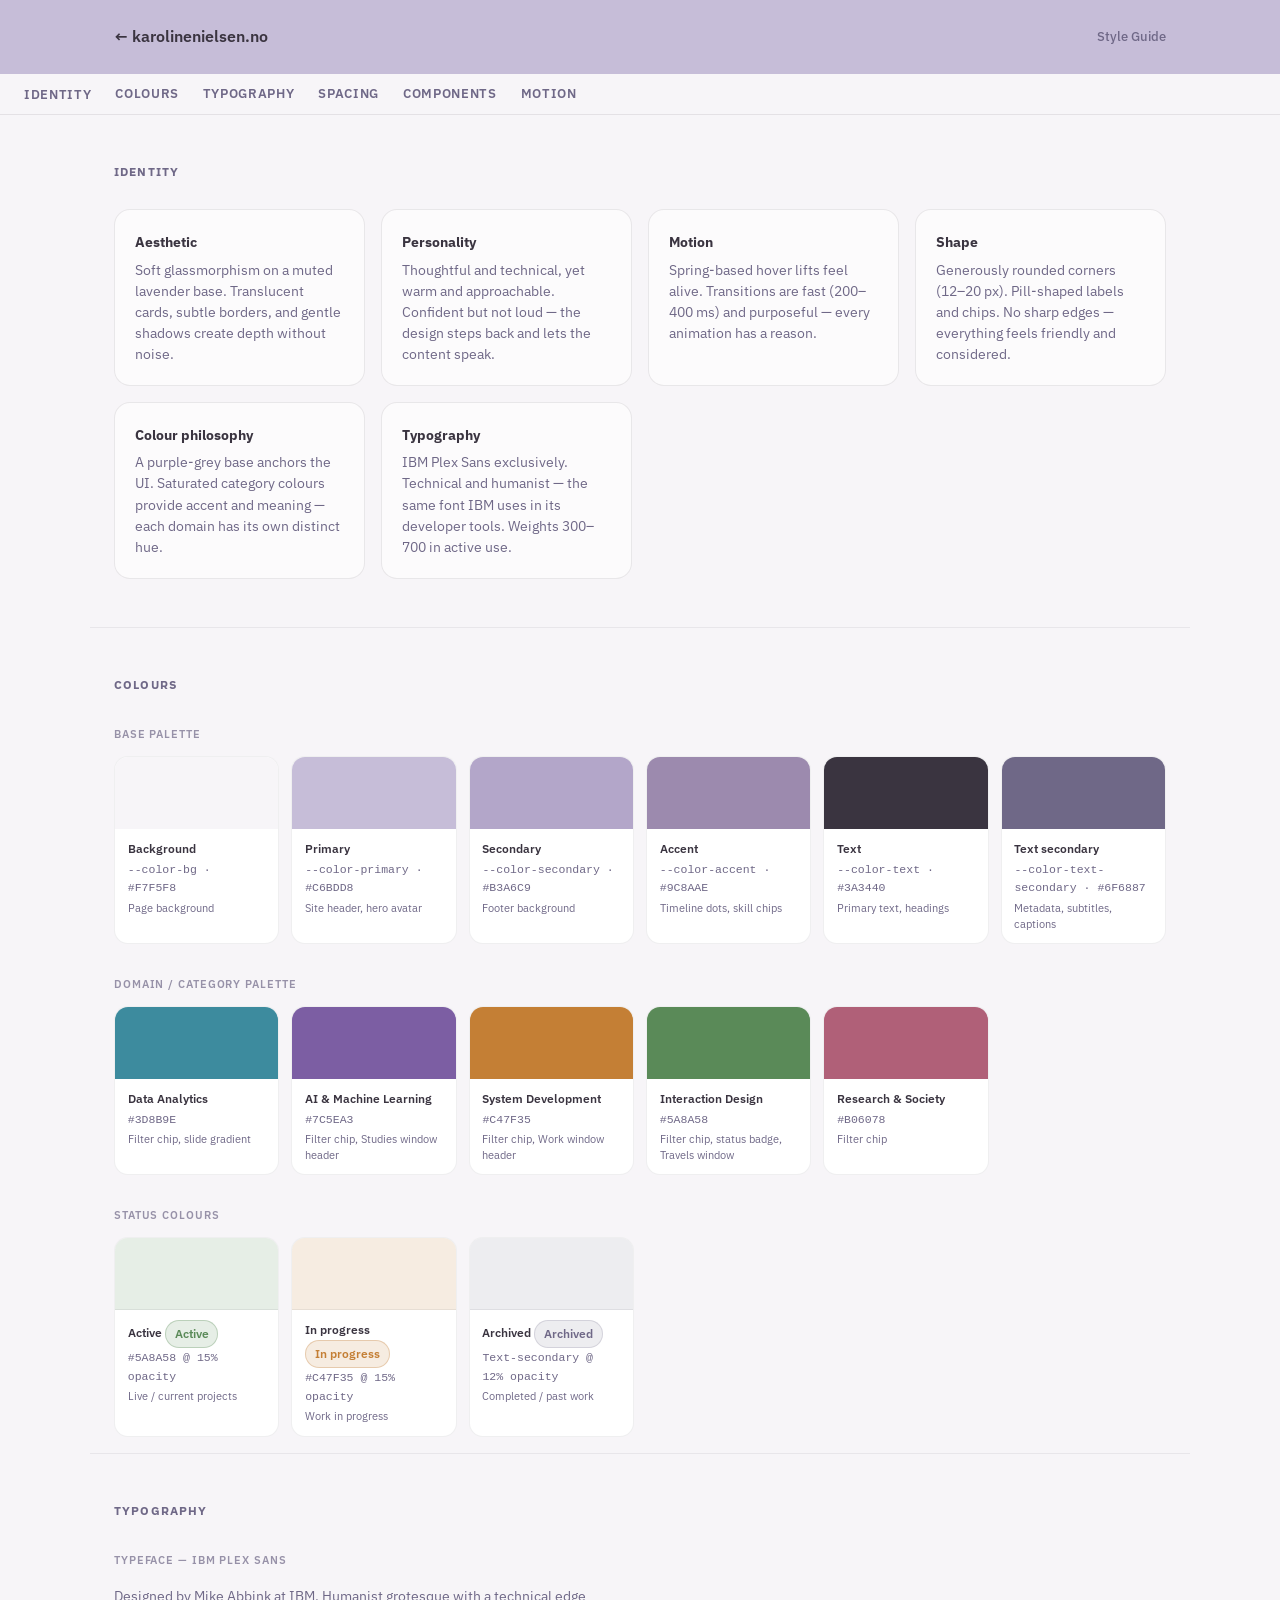
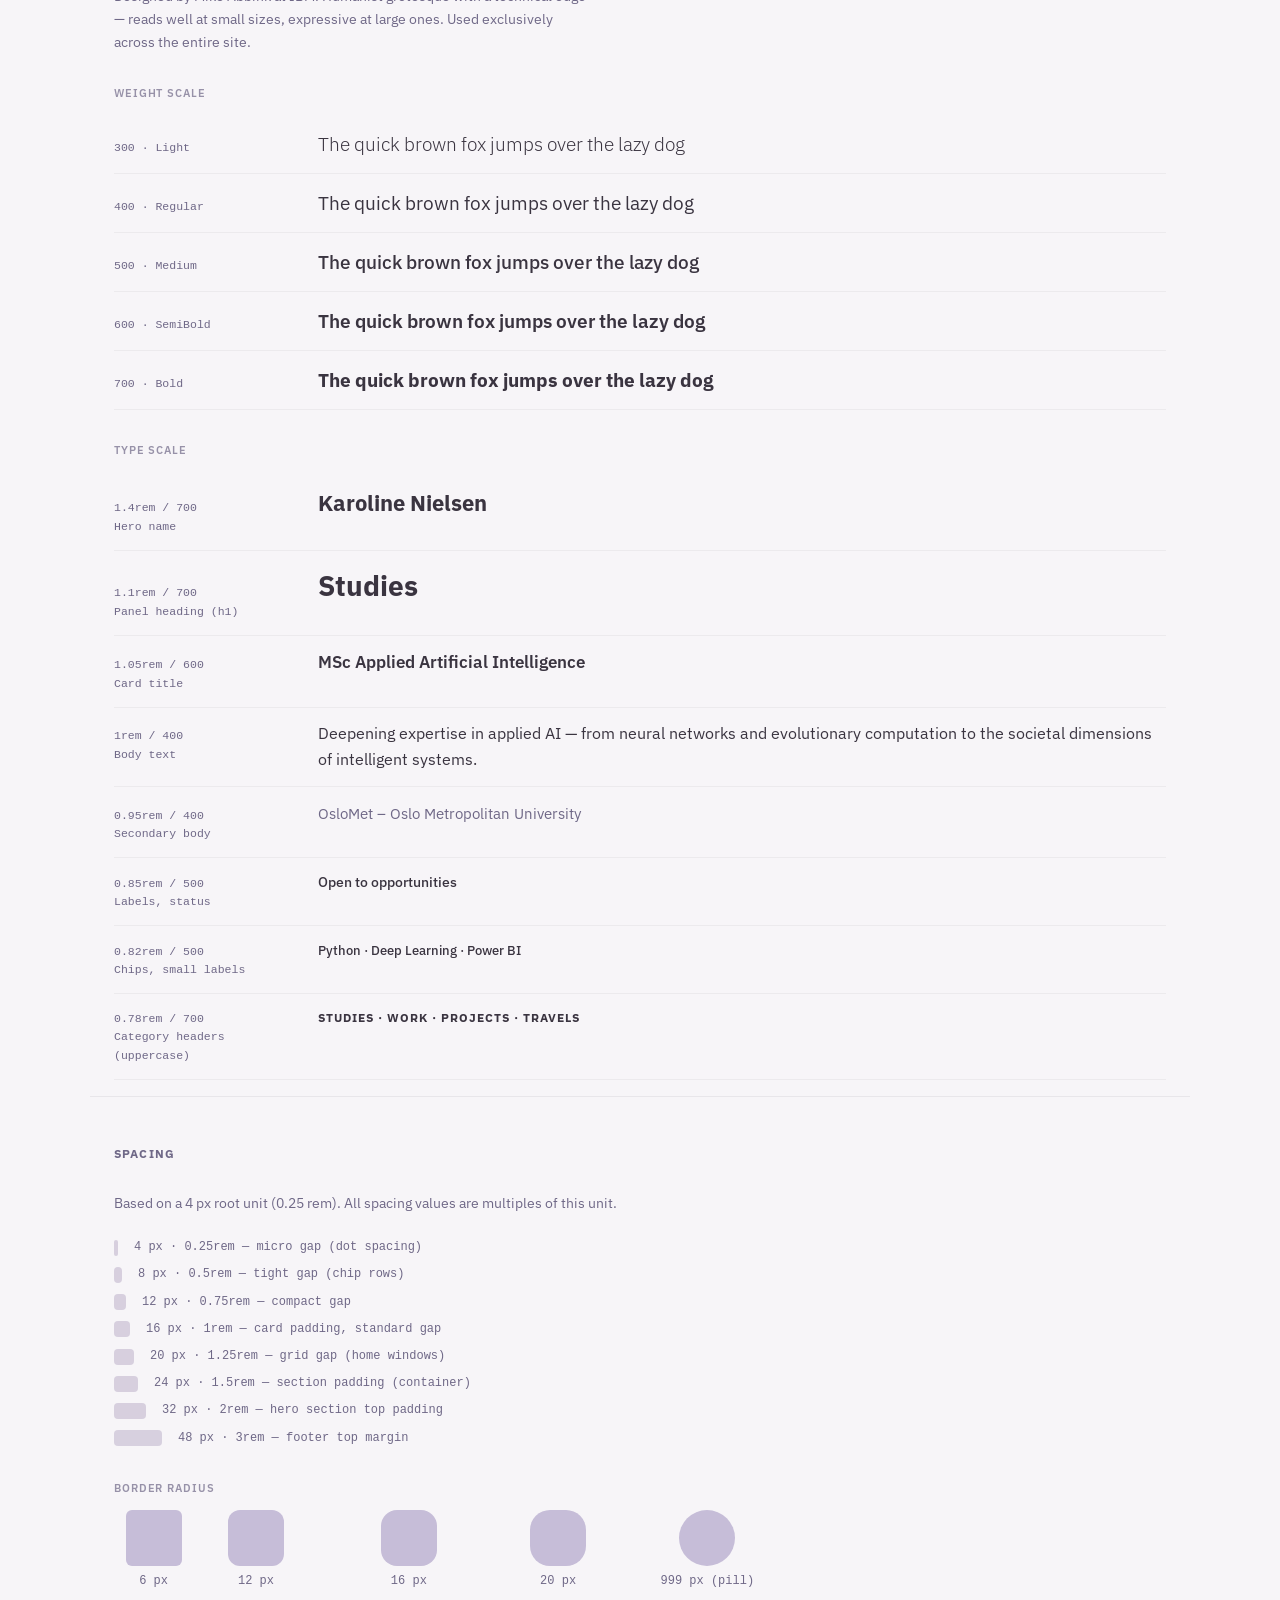
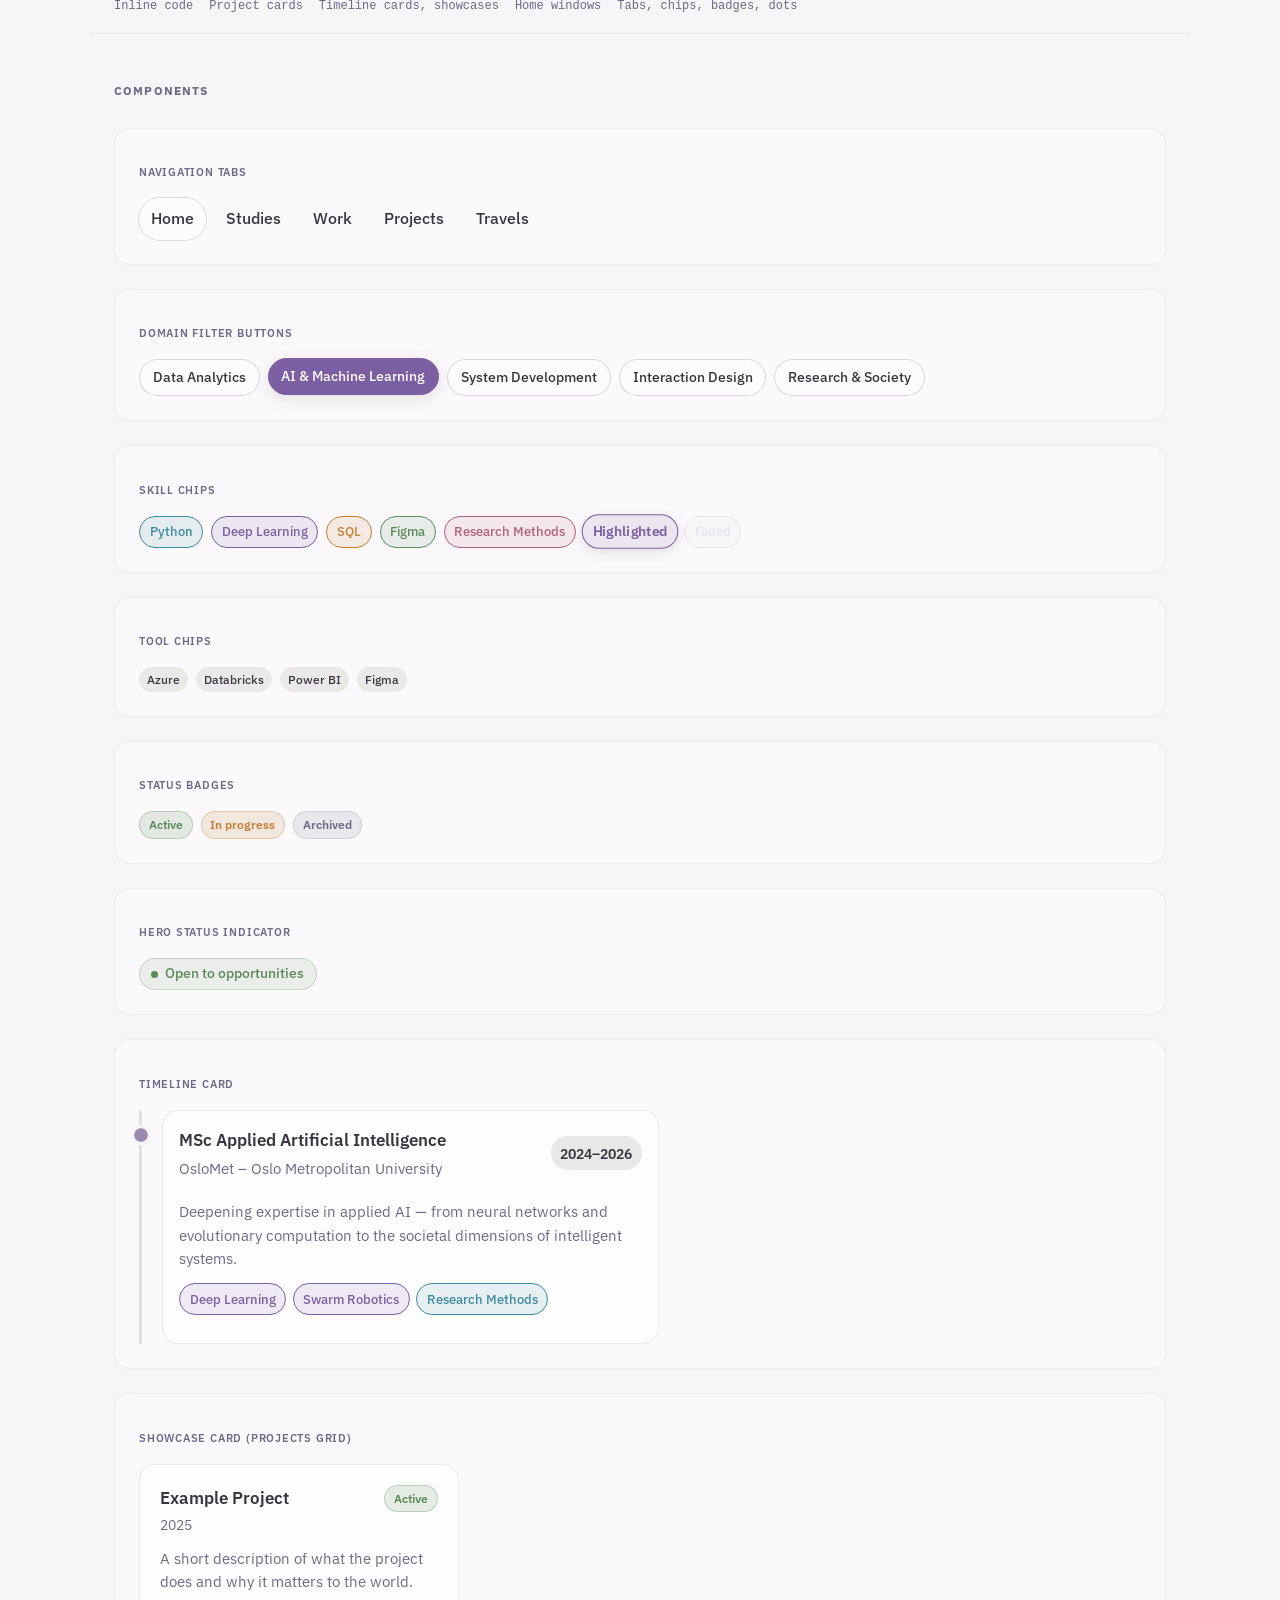
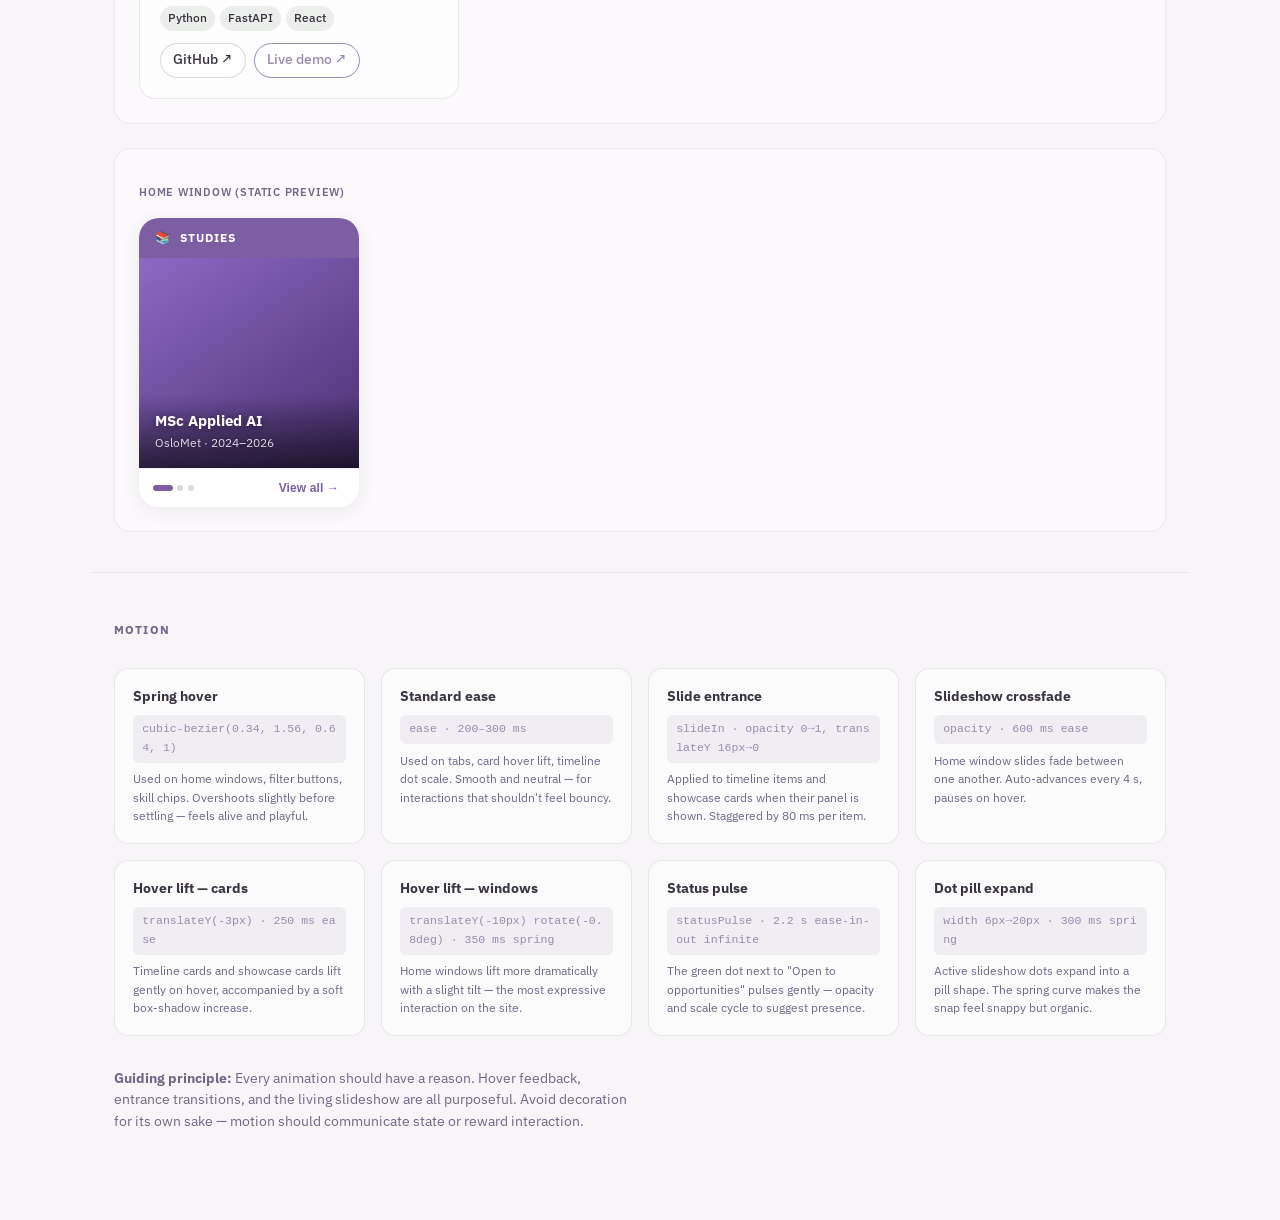
==== style-guide.html @ 2ca798c3 "Add living style guide at /style-guide.html Documents the full visual identity: colour palette (base" ====
<!DOCTYPE html>
<html lang="en">
<head>
  <meta charset="utf-8" />
  <meta name="viewport" content="width=device-width, initial-scale=1" />
  <title>Style Guide — Karoline Nielsen</title>
  <link rel="icon" href="/kn-logo-minimal.svg" type="image/svg+xml">
  <link rel="preconnect" href="https://fonts.googleapis.com">
  <link rel="preconnect" href="https://fonts.gstatic.com" crossorigin>
  <link href="https://fonts.googleapis.com/css2?family=IBM+Plex+Sans:wght@300;400;500;600;700&display=swap" rel="stylesheet">
  <link rel="stylesheet" href="/style.css" />
  <style>
    /* ── Style guide layout ── */
    .sg-nav {
      position: sticky;
      top: 0;
      z-index: 10;
      background: var(--color-bg);
      border-bottom: 1px solid rgba(58,52,64,0.1);
      padding: 0.6rem 1.5rem;
      display: flex;
      gap: 1.5rem;
      flex-wrap: wrap;
    }
    .sg-nav a {
      font-size: 0.82rem;
      font-weight: 600;
      text-decoration: none;
      color: var(--color-text-secondary);
      text-transform: uppercase;
      letter-spacing: 0.05em;
      transition: color 0.2s;
    }
    .sg-nav a:hover { color: var(--color-text); }

    .sg-section {
      max-width: 1100px;
      margin: 0 auto;
      padding: 3rem 1.5rem 1rem;
    }
    .sg-section + .sg-section {
      border-top: 1px solid rgba(58,52,64,0.08);
    }

    .sg-title {
      font-size: 0.72rem;
      font-weight: 700;
      text-transform: uppercase;
      letter-spacing: 0.1em;
      color: var(--color-text-secondary);
      margin: 0 0 1.75rem;
    }
    .sg-subtitle {
      font-size: 0.7rem;
      font-weight: 600;
      text-transform: uppercase;
      letter-spacing: 0.08em;
      color: var(--color-text-secondary);
      margin: 2rem 0 0.75rem;
      opacity: 0.7;
    }

    /* ── Identity statement ── */
    .identity-grid {
      display: grid;
      grid-template-columns: repeat(auto-fill, minmax(220px, 1fr));
      gap: 1rem;
      margin-bottom: 2rem;
    }
    .identity-card {
      background: rgba(255,255,255,0.6);
      border: 1px solid rgba(58,52,64,0.1);
      border-radius: 16px;
      padding: 1.25rem;
    }
    .identity-card h3 {
      margin: 0 0 0.4rem;
      font-size: 0.9rem;
      font-weight: 700;
    }
    .identity-card p {
      margin: 0;
      font-size: 0.85rem;
      color: var(--color-text-secondary);
      line-height: 1.55;
    }

    /* ── Colour swatches ── */
    .swatch-grid {
      display: grid;
      grid-template-columns: repeat(auto-fill, minmax(160px, 1fr));
      gap: 0.75rem;
    }
    .swatch {
      border-radius: 14px;
      overflow: hidden;
      border: 1px solid rgba(58,52,64,0.08);
      background: white;
    }
    .swatch-color {
      height: 72px;
    }
    .swatch-info {
      padding: 0.65rem 0.8rem;
    }
    .swatch-name {
      font-size: 0.78rem;
      font-weight: 600;
      margin: 0 0 0.1rem;
    }
    .swatch-hex {
      font-size: 0.72rem;
      color: var(--color-text-secondary);
      font-family: monospace;
      margin: 0 0 0.2rem;
    }
    .swatch-usage {
      font-size: 0.7rem;
      color: var(--color-text-secondary);
      margin: 0;
      line-height: 1.4;
    }

    /* ── Typography ── */
    .type-row {
      display: flex;
      align-items: baseline;
      gap: 1.5rem;
      padding: 0.85rem 0;
      border-bottom: 1px solid rgba(58,52,64,0.06);
    }
    .type-label {
      width: 180px;
      flex-shrink: 0;
      font-size: 0.72rem;
      color: var(--color-text-secondary);
      font-family: monospace;
    }
    .type-sample { flex: 1; }

    /* ── Spacing scale ── */
    .space-grid {
      display: flex;
      flex-direction: column;
      gap: 0.5rem;
    }
    .space-row {
      display: flex;
      align-items: center;
      gap: 1rem;
    }
    .space-box {
      background: var(--color-accent);
      opacity: 0.35;
      height: 16px;
      border-radius: 4px;
      flex-shrink: 0;
    }
    .space-label {
      font-size: 0.75rem;
      font-family: monospace;
      color: var(--color-text-secondary);
    }

    /* ── Motion ── */
    .motion-grid {
      display: grid;
      grid-template-columns: repeat(auto-fill, minmax(240px, 1fr));
      gap: 1rem;
    }
    .motion-card {
      background: rgba(255,255,255,0.6);
      border: 1px solid rgba(58,52,64,0.1);
      border-radius: 14px;
      padding: 1.1rem;
    }
    .motion-card h3 {
      margin: 0 0 0.3rem;
      font-size: 0.85rem;
      font-weight: 700;
    }
    .motion-card code {
      display: block;
      font-size: 0.72rem;
      color: var(--color-accent);
      background: rgba(156,138,174,0.12);
      padding: 0.35rem 0.6rem;
      border-radius: 6px;
      margin: 0.4rem 0;
      font-family: monospace;
      word-break: break-all;
    }
    .motion-card p {
      margin: 0.3rem 0 0;
      font-size: 0.78rem;
      color: var(--color-text-secondary);
      line-height: 1.5;
    }

    /* ── Component shelf ── */
    .component-shelf {
      background: rgba(255,255,255,0.45);
      border: 1px solid rgba(58,52,64,0.08);
      border-radius: 16px;
      padding: 1.5rem;
      margin-bottom: 1.5rem;
    }
    .component-shelf-label {
      font-size: 0.7rem;
      font-weight: 600;
      text-transform: uppercase;
      letter-spacing: 0.07em;
      color: var(--color-text-secondary);
      margin-bottom: 1rem;
    }
    .component-row {
      display: flex;
      flex-wrap: wrap;
      gap: 0.5rem;
      align-items: center;
    }
    .component-row + .component-row {
      margin-top: 0.75rem;
    }

    /* Demo timeline card (static) */
    .demo-timeline-item {
      position: relative;
      padding-left: 1.25rem;
      border-left: 3px solid rgba(58,52,64,0.12);
      max-width: 520px;
    }
    .demo-timeline-dot {
      position: absolute;
      left: -8px;
      top: 1.15rem;
      width: 14px;
      height: 14px;
      border-radius: 999px;
      background: var(--color-accent);
      outline: 3px solid var(--color-bg);
    }

    /* Demo home window (static) */
    .demo-window-wrap {
      width: 220px;
    }
  </style>
</head>
<body>

  <header class="site-header">
    <div class="container header-row">
      <a class="brand" href="/">← karolinenielsen.no</a>
      <span style="font-size:0.82rem;color:var(--color-text-secondary);font-weight:500">Style Guide</span>
    </div>
  </header>

  <nav class="sg-nav">
    <a href="#identity">Identity</a>
    <a href="#colours">Colours</a>
    <a href="#typography">Typography</a>
    <a href="#spacing">Spacing</a>
    <a href="#components">Components</a>
    <a href="#motion">Motion</a>
  </nav>


  <!-- ── Identity ──────────────────────────────── -->
  <section class="sg-section" id="identity">
    <p class="sg-title">Identity</p>

    <div class="identity-grid">
      <div class="identity-card">
        <h3>Aesthetic</h3>
        <p>Soft glassmorphism on a muted lavender base. Translucent cards, subtle borders, and gentle shadows create depth without noise.</p>
      </div>
      <div class="identity-card">
        <h3>Personality</h3>
        <p>Thoughtful and technical, yet warm and approachable. Confident but not loud — the design steps back and lets the content speak.</p>
      </div>
      <div class="identity-card">
        <h3>Motion</h3>
        <p>Spring-based hover lifts feel alive. Transitions are fast (200–400 ms) and purposeful — every animation has a reason.</p>
      </div>
      <div class="identity-card">
        <h3>Shape</h3>
        <p>Generously rounded corners (12–20 px). Pill-shaped labels and chips. No sharp edges — everything feels friendly and considered.</p>
      </div>
      <div class="identity-card">
        <h3>Colour philosophy</h3>
        <p>A purple-grey base anchors the UI. Saturated category colours provide accent and meaning — each domain has its own distinct hue.</p>
      </div>
      <div class="identity-card">
        <h3>Typography</h3>
        <p>IBM Plex Sans exclusively. Technical and humanist — the same font IBM uses in its developer tools. Weights 300–700 in active use.</p>
      </div>
    </div>
  </section>


  <!-- ── Colours ──────────────────────────────── -->
  <section class="sg-section" id="colours">
    <p class="sg-title">Colours</p>

    <p class="sg-subtitle">Base palette</p>
    <div class="swatch-grid">
      <div class="swatch">
        <div class="swatch-color" style="background:#F7F5F8"></div>
        <div class="swatch-info">
          <p class="swatch-name">Background</p>
          <p class="swatch-hex">--color-bg · #F7F5F8</p>
          <p class="swatch-usage">Page background</p>
        </div>
      </div>
      <div class="swatch">
        <div class="swatch-color" style="background:#C6BDD8"></div>
        <div class="swatch-info">
          <p class="swatch-name">Primary</p>
          <p class="swatch-hex">--color-primary · #C6BDD8</p>
          <p class="swatch-usage">Site header, hero avatar</p>
        </div>
      </div>
      <div class="swatch">
        <div class="swatch-color" style="background:#B3A6C9"></div>
        <div class="swatch-info">
          <p class="swatch-name">Secondary</p>
          <p class="swatch-hex">--color-secondary · #B3A6C9</p>
          <p class="swatch-usage">Footer background</p>
        </div>
      </div>
      <div class="swatch">
        <div class="swatch-color" style="background:#9C8AAE"></div>
        <div class="swatch-info">
          <p class="swatch-name">Accent</p>
          <p class="swatch-hex">--color-accent · #9C8AAE</p>
          <p class="swatch-usage">Timeline dots, skill chips</p>
        </div>
      </div>
      <div class="swatch">
        <div class="swatch-color" style="background:#3A3440"></div>
        <div class="swatch-info">
          <p class="swatch-name">Text</p>
          <p class="swatch-hex">--color-text · #3A3440</p>
          <p class="swatch-usage">Primary text, headings</p>
        </div>
      </div>
      <div class="swatch">
        <div class="swatch-color" style="background:#6F6887"></div>
        <div class="swatch-info">
          <p class="swatch-name">Text secondary</p>
          <p class="swatch-hex">--color-text-secondary · #6F6887</p>
          <p class="swatch-usage">Metadata, subtitles, captions</p>
        </div>
      </div>
    </div>

    <p class="sg-subtitle">Domain / category palette</p>
    <div class="swatch-grid">
      <div class="swatch">
        <div class="swatch-color" style="background:#3d8b9e"></div>
        <div class="swatch-info">
          <p class="swatch-name">Data Analytics</p>
          <p class="swatch-hex">#3D8B9E</p>
          <p class="swatch-usage">Filter chip, slide gradient</p>
        </div>
      </div>
      <div class="swatch">
        <div class="swatch-color" style="background:#7c5ea3"></div>
        <div class="swatch-info">
          <p class="swatch-name">AI & Machine Learning</p>
          <p class="swatch-hex">#7C5EA3</p>
          <p class="swatch-usage">Filter chip, Studies window header</p>
        </div>
      </div>
      <div class="swatch">
        <div class="swatch-color" style="background:#c47f35"></div>
        <div class="swatch-info">
          <p class="swatch-name">System Development</p>
          <p class="swatch-hex">#C47F35</p>
          <p class="swatch-usage">Filter chip, Work window header</p>
        </div>
      </div>
      <div class="swatch">
        <div class="swatch-color" style="background:#5a8a58"></div>
        <div class="swatch-info">
          <p class="swatch-name">Interaction Design</p>
          <p class="swatch-hex">#5A8A58</p>
          <p class="swatch-usage">Filter chip, status badge, Travels window</p>
        </div>
      </div>
      <div class="swatch">
        <div class="swatch-color" style="background:#b06078"></div>
        <div class="swatch-info">
          <p class="swatch-name">Research & Society</p>
          <p class="swatch-hex">#B06078</p>
          <p class="swatch-usage">Filter chip</p>
        </div>
      </div>
    </div>

    <p class="sg-subtitle">Status colours</p>
    <div class="swatch-grid">
      <div class="swatch">
        <div class="swatch-color" style="background:rgba(90,138,88,0.15);border-bottom:1px solid rgba(58,52,64,0.08)"></div>
        <div class="swatch-info">
          <p class="swatch-name">Active <span class="status-badge status-active" style="vertical-align:middle">Active</span></p>
          <p class="swatch-hex">#5A8A58 @ 15% opacity</p>
          <p class="swatch-usage">Live / current projects</p>
        </div>
      </div>
      <div class="swatch">
        <div class="swatch-color" style="background:rgba(196,127,53,0.15);border-bottom:1px solid rgba(58,52,64,0.08)"></div>
        <div class="swatch-info">
          <p class="swatch-name">In progress <span class="status-badge status-in-progress" style="vertical-align:middle">In progress</span></p>
          <p class="swatch-hex">#C47F35 @ 15% opacity</p>
          <p class="swatch-usage">Work in progress</p>
        </div>
      </div>
      <div class="swatch">
        <div class="swatch-color" style="background:rgba(111,104,135,0.12);border-bottom:1px solid rgba(58,52,64,0.08)"></div>
        <div class="swatch-info">
          <p class="swatch-name">Archived <span class="status-badge status-archived" style="vertical-align:middle">Archived</span></p>
          <p class="swatch-hex">Text-secondary @ 12% opacity</p>
          <p class="swatch-usage">Completed / past work</p>
        </div>
      </div>
    </div>
  </section>


  <!-- ── Typography ──────────────────────────── -->
  <section class="sg-section" id="typography">
    <p class="sg-title">Typography</p>

    <p class="sg-subtitle">Typeface — IBM Plex Sans</p>
    <p style="color:var(--color-text-secondary);font-size:0.9rem;max-width:60ch;margin-bottom:1.5rem">
      Designed by Mike Abbink at IBM. Humanist grotesque with a technical edge — reads well at small sizes, 
      expressive at large ones. Used exclusively across the entire site.
    </p>

    <p class="sg-subtitle">Weight scale</p>
    <div style="margin-bottom:2rem">
      <div class="type-row">
        <span class="type-label">300 · Light</span>
        <span class="type-sample" style="font-weight:300;font-size:1.2rem">The quick brown fox jumps over the lazy dog</span>
      </div>
      <div class="type-row">
        <span class="type-label">400 · Regular</span>
        <span class="type-sample" style="font-weight:400;font-size:1.2rem">The quick brown fox jumps over the lazy dog</span>
      </div>
      <div class="type-row">
        <span class="type-label">500 · Medium</span>
        <span class="type-sample" style="font-weight:500;font-size:1.2rem">The quick brown fox jumps over the lazy dog</span>
      </div>
      <div class="type-row">
        <span class="type-label">600 · SemiBold</span>
        <span class="type-sample" style="font-weight:600;font-size:1.2rem">The quick brown fox jumps over the lazy dog</span>
      </div>
      <div class="type-row">
        <span class="type-label">700 · Bold</span>
        <span class="type-sample" style="font-weight:700;font-size:1.2rem">The quick brown fox jumps over the lazy dog</span>
      </div>
    </div>

    <p class="sg-subtitle">Type scale</p>
    <div>
      <div class="type-row">
        <span class="type-label">1.4rem / 700<br>Hero name</span>
        <span class="type-sample" style="font-size:1.4rem;font-weight:700">Karoline Nielsen</span>
      </div>
      <div class="type-row">
        <span class="type-label">1.1rem / 700<br>Panel heading (h1)</span>
        <span class="type-sample"><h1 style="margin:0;font-size:1.75rem">Studies</h1></span>
      </div>
      <div class="type-row">
        <span class="type-label">1.05rem / 600<br>Card title</span>
        <span class="type-sample" style="font-size:1.05rem;font-weight:600">MSc Applied Artificial Intelligence</span>
      </div>
      <div class="type-row">
        <span class="type-label">1rem / 400<br>Body text</span>
        <span class="type-sample" style="font-size:1rem;font-weight:400">Deepening expertise in applied AI — from neural networks and evolutionary computation to the societal dimensions of intelligent systems.</span>
      </div>
      <div class="type-row">
        <span class="type-label">0.95rem / 400<br>Secondary body</span>
        <span class="type-sample" style="font-size:0.95rem;color:var(--color-text-secondary)">OsloMet – Oslo Metropolitan University</span>
      </div>
      <div class="type-row">
        <span class="type-label">0.85rem / 500<br>Labels, status</span>
        <span class="type-sample" style="font-size:0.85rem;font-weight:500">Open to opportunities</span>
      </div>
      <div class="type-row">
        <span class="type-label">0.82rem / 500<br>Chips, small labels</span>
        <span class="type-sample" style="font-size:0.82rem;font-weight:500">Python · Deep Learning · Power BI</span>
      </div>
      <div class="type-row">
        <span class="type-label">0.78rem / 700<br>Category headers<br>(uppercase)</span>
        <span class="type-sample" style="font-size:0.78rem;font-weight:700;text-transform:uppercase;letter-spacing:0.08em">Studies · Work · Projects · Travels</span>
      </div>
    </div>
  </section>


  <!-- ── Spacing ────────────────────────────── -->
  <section class="sg-section" id="spacing">
    <p class="sg-title">Spacing</p>
    <p style="color:var(--color-text-secondary);font-size:0.9rem;margin-bottom:1.5rem">
      Based on a 4 px root unit (0.25 rem). All spacing values are multiples of this unit.
    </p>

    <div class="space-grid">
      <div class="space-row"><div class="space-box" style="width:4px"></div><span class="space-label">4 px · 0.25rem — micro gap (dot spacing)</span></div>
      <div class="space-row"><div class="space-box" style="width:8px"></div><span class="space-label">8 px · 0.5rem — tight gap (chip rows)</span></div>
      <div class="space-row"><div class="space-box" style="width:12px"></div><span class="space-label">12 px · 0.75rem — compact gap</span></div>
      <div class="space-row"><div class="space-box" style="width:16px"></div><span class="space-label">16 px · 1rem — card padding, standard gap</span></div>
      <div class="space-row"><div class="space-box" style="width:20px"></div><span class="space-label">20 px · 1.25rem — grid gap (home windows)</span></div>
      <div class="space-row"><div class="space-box" style="width:24px"></div><span class="space-label">24 px · 1.5rem — section padding (container)</span></div>
      <div class="space-row"><div class="space-box" style="width:32px"></div><span class="space-label">32 px · 2rem — hero section top padding</span></div>
      <div class="space-row"><div class="space-box" style="width:48px"></div><span class="space-label">48 px · 3rem — footer top margin</span></div>
    </div>

    <p class="sg-subtitle" style="margin-top:2rem">Border radius</p>
    <div style="display:flex;flex-wrap:wrap;gap:1rem;align-items:flex-end">
      <div style="text-align:center">
        <div style="width:56px;height:56px;background:var(--color-primary);border-radius:6px;margin:0 auto"></div>
        <span class="space-label">6 px<br>Inline code</span>
      </div>
      <div style="text-align:center">
        <div style="width:56px;height:56px;background:var(--color-primary);border-radius:12px;margin:0 auto"></div>
        <span class="space-label">12 px<br>Project cards</span>
      </div>
      <div style="text-align:center">
        <div style="width:56px;height:56px;background:var(--color-primary);border-radius:16px;margin:0 auto"></div>
        <span class="space-label">16 px<br>Timeline cards, showcases</span>
      </div>
      <div style="text-align:center">
        <div style="width:56px;height:56px;background:var(--color-primary);border-radius:20px;margin:0 auto"></div>
        <span class="space-label">20 px<br>Home windows</span>
      </div>
      <div style="text-align:center">
        <div style="width:56px;height:56px;background:var(--color-primary);border-radius:999px;margin:0 auto"></div>
        <span class="space-label">999 px (pill)<br>Tabs, chips, badges, dots</span>
      </div>
    </div>
  </section>


  <!-- ── Components ────────────────────────── -->
  <section class="sg-section" id="components">
    <p class="sg-title">Components</p>

    <div class="component-shelf">
      <p class="component-shelf-label">Navigation tabs</p>
      <div class="component-row">
        <a class="tab" aria-current="page" href="#" onclick="return false">Home</a>
        <a class="tab" href="#" onclick="return false">Studies</a>
        <a class="tab" href="#" onclick="return false">Work</a>
        <a class="tab" href="#" onclick="return false">Projects</a>
        <a class="tab" href="#" onclick="return false">Travels</a>
      </div>
    </div>

    <div class="component-shelf">
      <p class="component-shelf-label">Domain filter buttons</p>
      <div class="component-row">
        <button class="filter-btn" style="--cat-color:#3d8b9e;--cat-bg:rgba(61,139,158,0.12)">Data Analytics</button>
        <button class="filter-btn filter-active" style="--cat-color:#7c5ea3;--cat-bg:rgba(124,94,163,0.12);background:#7c5ea3;color:#fff;border-color:#7c5ea3">AI & Machine Learning</button>
        <button class="filter-btn" style="--cat-color:#c47f35;--cat-bg:rgba(196,127,53,0.12)">System Development</button>
        <button class="filter-btn" style="--cat-color:#5a8a58;--cat-bg:rgba(90,138,88,0.12)">Interaction Design</button>
        <button class="filter-btn" style="--cat-color:#b06078;--cat-bg:rgba(176,96,120,0.12)">Research & Society</button>
      </div>
    </div>

    <div class="component-shelf">
      <p class="component-shelf-label">Skill chips</p>
      <div class="component-row">
        <span class="skill-chip" style="background:rgba(61,139,158,0.12);color:#3d8b9e;border-color:#3d8b9e">Python</span>
        <span class="skill-chip" style="background:rgba(124,94,163,0.12);color:#7c5ea3;border-color:#7c5ea3">Deep Learning</span>
        <span class="skill-chip" style="background:rgba(196,127,53,0.12);color:#c47f35;border-color:#c47f35">SQL</span>
        <span class="skill-chip" style="background:rgba(90,138,88,0.12);color:#5a8a58;border-color:#5a8a58">Figma</span>
        <span class="skill-chip" style="background:rgba(176,96,120,0.12);color:#b06078;border-color:#b06078">Research Methods</span>
        <span class="skill-chip skill-highlight" style="background:rgba(124,94,163,0.12);color:#7c5ea3;border-color:#7c5ea3">Highlighted</span>
        <span class="skill-chip faded" style="background:rgba(124,94,163,0.12);color:#7c5ea3;border-color:#7c5ea3">Faded</span>
      </div>
    </div>

    <div class="component-shelf">
      <p class="component-shelf-label">Tool chips</p>
      <div class="component-row">
        <span class="tool-chip">Azure</span>
        <span class="tool-chip">Databricks</span>
        <span class="tool-chip">Power BI</span>
        <span class="tool-chip">Figma</span>
      </div>
    </div>

    <div class="component-shelf">
      <p class="component-shelf-label">Status badges</p>
      <div class="component-row">
        <span class="status-badge status-active">Active</span>
        <span class="status-badge status-in-progress">In progress</span>
        <span class="status-badge status-archived">Archived</span>
      </div>
    </div>

    <div class="component-shelf">
      <p class="component-shelf-label">Hero status indicator</p>
      <div class="component-row">
        <span class="hero-status">
          <span class="status-dot" aria-hidden="true"></span>
          Open to opportunities
        </span>
      </div>
    </div>

    <div class="component-shelf">
      <p class="component-shelf-label">Timeline card</p>
      <div class="demo-timeline-item">
        <div class="demo-timeline-dot"></div>
        <div class="timeline-card">
          <div class="timeline-header" style="display:grid;grid-template-columns:1fr auto;gap:0.75rem;align-items:center;padding:1rem">
            <div>
              <p class="timeline-title">MSc Applied Artificial Intelligence</p>
              <p class="timeline-meta">OsloMet – Oslo Metropolitan University</p>
            </div>
            <div class="timeline-dates">2024–2026</div>
          </div>
          <div class="timeline-body" style="padding:0 1rem 1rem">
            <p class="item-summary">Deepening expertise in applied AI — from neural networks and evolutionary computation to the societal dimensions of intelligent systems.</p>
            <div class="skills-row">
              <span class="skill-chip" style="background:rgba(124,94,163,0.12);color:#7c5ea3;border-color:#7c5ea3">Deep Learning</span>
              <span class="skill-chip" style="background:rgba(124,94,163,0.12);color:#7c5ea3;border-color:#7c5ea3">Swarm Robotics</span>
              <span class="skill-chip" style="background:rgba(61,139,158,0.12);color:#3d8b9e;border-color:#3d8b9e">Research Methods</span>
            </div>
          </div>
        </div>
      </div>
    </div>

    <div class="component-shelf">
      <p class="component-shelf-label">Showcase card (Projects grid)</p>
      <div style="max-width:320px">
        <article class="showcase-card" style="--win-color:#3d8b9e">
          <div class="showcase-header">
            <div>
              <h3 class="showcase-title">Example Project</h3>
              <span class="showcase-year">2025</span>
            </div>
            <span class="status-badge status-active">Active</span>
          </div>
          <p class="showcase-desc">A short description of what the project does and why it matters to the world.</p>
          <div class="project-tools">
            <span class="tool-chip">Python</span>
            <span class="tool-chip">FastAPI</span>
            <span class="tool-chip">React</span>
          </div>
          <div class="showcase-links">
            <a class="showcase-link" href="#" onclick="return false">GitHub ↗</a>
            <a class="showcase-link showcase-link--demo" href="#" onclick="return false">Live demo ↗</a>
          </div>
        </article>
      </div>
    </div>

    <div class="component-shelf">
      <p class="component-shelf-label">Home window (static preview)</p>
      <div class="demo-window-wrap">
        <div class="home-window" style="--win-color:#7c5ea3">
          <div class="window-header">
            <span aria-hidden="true">📚</span> Studies
          </div>
          <div class="window-slides-wrapper">
            <div class="window-slide active" style="background:linear-gradient(145deg,#8b6ac4 0%,#4a3070 100%)">
              <div class="slide-content">
                <p class="slide-title">MSc Applied AI</p>
                <p class="slide-meta">OsloMet · 2024–2026</p>
              </div>
            </div>
          </div>
          <div class="window-footer">
            <div class="window-dots">
              <button class="window-dot active"></button>
              <button class="window-dot"></button>
              <button class="window-dot"></button>
            </div>
            <button class="window-view-all">View all →</button>
          </div>
        </div>
      </div>
    </div>
  </section>


  <!-- ── Motion ────────────────────────────── -->
  <section class="sg-section" id="motion">
    <p class="sg-title">Motion</p>

    <div class="motion-grid">
      <div class="motion-card">
        <h3>Spring hover</h3>
        <code>cubic-bezier(0.34, 1.56, 0.64, 1)</code>
        <p>Used on home windows, filter buttons, skill chips. Overshoots slightly before settling — feels alive and playful.</p>
      </div>
      <div class="motion-card">
        <h3>Standard ease</h3>
        <code>ease · 200–300 ms</code>
        <p>Used on tabs, card hover lift, timeline dot scale. Smooth and neutral — for interactions that shouldn't feel bouncy.</p>
      </div>
      <div class="motion-card">
        <h3>Slide entrance</h3>
        <code>slideIn · opacity 0→1, translateY 16px→0</code>
        <p>Applied to timeline items and showcase cards when their panel is shown. Staggered by 80 ms per item.</p>
      </div>
      <div class="motion-card">
        <h3>Slideshow crossfade</h3>
        <code>opacity · 600 ms ease</code>
        <p>Home window slides fade between one another. Auto-advances every 4 s, pauses on hover.</p>
      </div>
      <div class="motion-card">
        <h3>Hover lift — cards</h3>
        <code>translateY(-3px) · 250 ms ease</code>
        <p>Timeline cards and showcase cards lift gently on hover, accompanied by a soft box-shadow increase.</p>
      </div>
      <div class="motion-card">
        <h3>Hover lift — windows</h3>
        <code>translateY(-10px) rotate(-0.8deg) · 350 ms spring</code>
        <p>Home windows lift more dramatically with a slight tilt — the most expressive interaction on the site.</p>
      </div>
      <div class="motion-card">
        <h3>Status pulse</h3>
        <code>statusPulse · 2.2 s ease-in-out infinite</code>
        <p>The green dot next to "Open to opportunities" pulses gently — opacity and scale cycle to suggest presence.</p>
      </div>
      <div class="motion-card">
        <h3>Dot pill expand</h3>
        <code>width 6px→20px · 300 ms spring</code>
        <p>Active slideshow dots expand into a pill shape. The spring curve makes the snap feel snappy but organic.</p>
      </div>
    </div>

    <p style="margin-top:2rem;font-size:0.85rem;color:var(--color-text-secondary);max-width:65ch">
      <strong>Guiding principle:</strong> Every animation should have a reason. Hover feedback, entrance transitions, 
      and the living slideshow are all purposeful. Avoid decoration for its own sake — motion should communicate state or reward interaction.
    </p>
  </section>

  <div style="height:4rem"></div>

</body>
</html>
---- style.css ----
:root {
  --color-bg: #F7F5F8;
  --color-primary: #C6BDD8;
  --color-secondary: #B3A6C9;
  --color-accent: #9C8AAE;
  --color-text: #3A3440;
  --color-text-secondary: #6F6887;
  --font-sans: "IBM Plex Sans", system-ui, -apple-system, BlinkMacSystemFont, sans-serif;
}

* { box-sizing: border-box; }

body {
  margin: 0;
  font-family: var(--font-sans);
  background: var(--color-bg);
  color: var(--color-text);
  line-height: 1.6;
}

.container {
  max-width: 1100px;
  margin: 0 auto;
  padding: 1.5rem;
}


/* ── Header ────────────────────────── */

.site-header {
  background: var(--color-primary);
}
.header-row {
  display: flex;
  gap: 1rem;
  align-items: center;
  justify-content: space-between;
}
.brand {
  font-weight: 600;
  text-decoration: none;
  color: var(--color-text);
}
.tabs {
  display: flex;
  gap: 0.5rem;
  flex-wrap: wrap;
}
.tab {
  text-decoration: none;
  color: var(--color-text);
  padding: 0.5rem 0.75rem;
  border-radius: 999px;
  font-weight: 500;
  transition: background 0.2s, transform 0.15s;
}
.tab:hover {
  transform: translateY(-1px);
}
.tab[aria-current="page"] {
  background: rgba(255,255,255,0.55);
  outline: 1px solid rgba(58,52,64,0.15);
}


/* ── Panels ────────────────────────── */

.panel h1 {
  margin-top: 0.5rem;
  margin-bottom: 0.25rem;
}
.panel > p {
  color: var(--color-text-secondary);
  max-width: 70ch;
  margin-top: 0;
}


/* ── Footer ────────────────────────── */

.site-footer {
  margin-top: 3rem;
  background: var(--color-secondary);
}


/* ── Hero ──────────────────────────── */

.hero {
  display: flex;
  align-items: center;
  gap: 1.75rem;
  padding: 2rem 0 1.75rem;
  border-bottom: 1px solid rgba(58, 52, 64, 0.1);
  margin-bottom: 0.25rem;
}

.hero-avatar {
  flex-shrink: 0;
  width: 96px;
  height: 96px;
  border-radius: 50%;
  overflow: hidden;
  background: var(--color-primary);
  display: flex;
  align-items: center;
  justify-content: center;
}

.hero-photo {
  width: 100%;
  height: 100%;
  object-fit: cover;
}

.hero-initials {
  font-size: 1.5rem;
  font-weight: 600;
  color: var(--color-text);
  letter-spacing: 0.05em;
  user-select: none;
}

.hero-name {
  margin: 0 0 0.4rem;
  font-size: 1.4rem;
  font-weight: 700;
}

.hero-bio {
  margin: 0 0 0.85rem;
  color: var(--color-text-secondary);
  font-size: 0.97rem;
  line-height: 1.65;
  max-width: 62ch;
}

.hero-status {
  display: inline-flex;
  align-items: center;
  gap: 0.45rem;
  font-size: 0.85rem;
  font-weight: 500;
  color: #5a8a58;
  background: rgba(90, 138, 88, 0.1);
  border: 1px solid rgba(90, 138, 88, 0.25);
  padding: 0.28rem 0.7rem;
  border-radius: 999px;
}

.status-dot {
  width: 7px;
  height: 7px;
  border-radius: 50%;
  background: #5a8a58;
  animation: statusPulse 2.2s ease-in-out infinite;
}

@keyframes statusPulse {
  0%, 100% { opacity: 1; transform: scale(1); }
  50%       { opacity: 0.55; transform: scale(0.8); }
}


/* ── Filter bar ────────────────────── */

.filter-bar {
  display: flex;
  flex-wrap: wrap;
  gap: 0.5rem;
  align-items: center;
  padding: 1rem 0 0.5rem;
}
.filter-label {
  font-weight: 600;
  font-size: 0.85rem;
  color: var(--color-text-secondary);
  text-transform: uppercase;
  letter-spacing: 0.04em;
  margin-right: 0.25rem;
}
.filter-btn {
  padding: 0.4rem 0.8rem;
  border-radius: 999px;
  border: 1.5px solid rgba(58, 52, 64, 0.18);
  background: rgba(255, 255, 255, 0.55);
  color: var(--color-text);
  font: inherit;
  font-size: 0.88rem;
  font-weight: 500;
  cursor: pointer;
  transition: all 0.25s cubic-bezier(0.34, 1.56, 0.64, 1);
}
.filter-btn:hover {
  transform: translateY(-2px) scale(1.03);
  box-shadow: 0 4px 12px rgba(58, 52, 64, 0.1);
  background: var(--cat-bg);
  color: var(--cat-color);
  border-color: var(--cat-color);
}
.filter-btn.filter-active {
  transform: translateY(-1px);
  box-shadow: 0 4px 16px rgba(58, 52, 64, 0.12);
}


/* ── Timeline ──────────────────────── */

.timeline {
  margin-top: 1.25rem;
  display: grid;
  gap: 0.9rem;
}
.timeline-item {
  position: relative;
  padding-left: 1.25rem;
  border-left: 3px solid rgba(58, 52, 64, 0.12);
  transition: opacity 0.4s ease, transform 0.4s ease;
}
.timeline-item.faded {
  opacity: 0.15;
  transform: scale(0.985);
}

/* Staggered entrance */
@keyframes slideIn {
  from {
    opacity: 0;
    transform: translateY(16px);
  }
  to {
    opacity: 1;
    transform: translateY(0);
  }
}
.timeline-item.enter {
  animation: slideIn 0.4s ease both;
}

.timeline-dot {
  position: absolute;
  left: -8px;
  top: 1.15rem;
  width: 14px;
  height: 14px;
  border-radius: 999px;
  background: var(--color-accent);
  outline: 3px solid var(--color-bg);
  transition: transform 0.2s ease, background 0.2s ease;
}
.timeline-item:hover .timeline-dot {
  transform: scale(1.3);
  background: var(--color-text);
}

.timeline-card {
  background: rgba(255, 255, 255, 0.65);
  border: 1px solid rgba(58, 52, 64, 0.1);
  border-radius: 16px;
  overflow: hidden;
  transition: transform 0.25s ease, box-shadow 0.25s ease;
}
.timeline-card:hover {
  transform: translateY(-3px);
  box-shadow: 0 8px 24px rgba(58, 52, 64, 0.08);
}

.timeline-header {
  width: 100%;
  display: grid;
  grid-template-columns: 1fr auto;
  gap: 0.75rem;
  align-items: center;
  padding: 1rem;
  background: transparent;
  border: 0;
  text-align: left;
  font: inherit;
  cursor: pointer;
  transition: background 0.2s;
}
.timeline-header:hover {
  background: rgba(198, 189, 216, 0.2);
}

.timeline-title {
  margin: 0;
  font-size: 1.05rem;
  font-weight: 600;
}
.timeline-meta {
  margin: 0.15rem 0 0;
  color: var(--color-text-secondary);
  font-size: 0.95rem;
}
.timeline-dates {
  color: var(--color-text);
  font-weight: 600;
  background: rgba(158, 173, 154, 0.25);
  padding: 0.35rem 0.6rem;
  border-radius: 999px;
  white-space: nowrap;
  font-size: 0.9rem;
}

.timeline-body {
  padding: 0 1rem 1rem;
}
.timeline-body[hidden] {
  display: none;
}


/* ── Summary line ──────────────────── */

.item-summary {
  margin: 0.25rem 0 0.75rem;
  color: var(--color-text-secondary);
  font-size: 0.95rem;
  line-height: 1.55;
  max-width: 65ch;
}


/* ── Skill chips ───────────────────── */

.skills-row {
  display: flex;
  flex-wrap: wrap;
  gap: 0.4rem;
  margin-bottom: 0.75rem;
}
.skill-chip {
  display: inline-flex;
  align-items: center;
  padding: 0.3rem 0.6rem;
  border-radius: 999px;
  border: 1.5px solid rgba(58, 52, 64, 0.12);
  font-size: 0.82rem;
  font-weight: 500;
  transition: all 0.3s ease;
  cursor: default;
}
.skill-chip:hover {
  transform: translateY(-2px);
  box-shadow: 0 3px 10px rgba(0,0,0,0.08);
}
.skill-chip.faded {
  opacity: 0.15;
}
.skill-chip.skill-highlight {
  transform: translateY(-1px) scale(1.05);
  box-shadow: 0 3px 12px rgba(0,0,0,0.1);
  font-weight: 600;
}


/* ── Project cards ─────────────────── */

.projects-section {
  margin-top: 0.5rem;
}
.projects-heading {
  font-size: 0.8rem;
  font-weight: 600;
  text-transform: uppercase;
  letter-spacing: 0.06em;
  color: var(--color-text-secondary);
  margin: 0 0 0.5rem;
}

.project-card {
  background: rgba(255, 255, 255, 0.6);
  border: 1px solid rgba(58, 52, 64, 0.1);
  border-left: 4px solid var(--color-accent);
  border-radius: 12px;
  padding: 0.75rem 1rem;
  margin-bottom: 0.5rem;
  transition: all 0.35s ease;
}
.project-card:hover {
  border-left-color: var(--color-text);
  transform: translateX(4px);
  box-shadow: 0 4px 16px rgba(58, 52, 64, 0.06);
}
.project-card.faded {
  opacity: 0.15;
}

.project-title {
  margin: 0;
  font-weight: 600;
  font-size: 0.95rem;
}
.project-desc {
  margin: 0.25rem 0 0.5rem;
  color: var(--color-text-secondary);
  font-size: 0.9rem;
  line-height: 1.5;
}

.project-tools {
  display: flex;
  flex-wrap: wrap;
  gap: 0.3rem;
}
.tool-chip {
  display: inline-block;
  padding: 0.15rem 0.5rem;
  border-radius: 999px;
  background: rgba(158, 173, 154, 0.2);
  color: var(--color-text);
  font-size: 0.78rem;
  font-weight: 500;
}


/* ── Course list toggle ────────────── */

.courses-toggle-section {
  margin-top: 0.75rem;
  padding-top: 0.5rem;
  border-top: 1px dashed rgba(58, 52, 64, 0.1);
}
.courses-toggle-btn {
  display: inline-flex;
  align-items: center;
  gap: 0.4rem;
  padding: 0.35rem 0.7rem;
  border: 1px solid rgba(58, 52, 64, 0.12);
  border-radius: 999px;
  background: rgba(255, 255, 255, 0.4);
  color: var(--color-text-secondary);
  font: inherit;
  font-size: 0.82rem;
  font-weight: 500;
  cursor: pointer;
  transition: all 0.2s ease;
}
.courses-toggle-btn:hover {
  background: rgba(198, 189, 216, 0.2);
  color: var(--color-text);
  transform: translateY(-1px);
}
.courses-toggle-icon {
  font-weight: 700;
  font-size: 0.95rem;
  width: 1rem;
  text-align: center;
}

.courses-hidden-list {
  margin: 0.5rem 0 0;
  padding-left: 1.25rem;
  list-style: none;
}
.courses-hidden-list li {
  position: relative;
  padding: 0.2rem 0;
  font-size: 0.88rem;
  color: var(--color-text-secondary);
}
.courses-hidden-list li::before {
  content: "·";
  position: absolute;
  left: -0.9rem;
  color: var(--color-accent);
  font-weight: 700;
}
.courses-hidden-list[hidden] {
  display: none;
}


/* ── Utility ───────────────────────── */

.muted {
  color: var(--color-text-secondary);
}


/* ── Insights / Embeds ─────────────── */

.insight {
  margin-top: 2.5rem;
}
.pbi {
  position: relative;
  width: 100%;
  padding-top: 56.25%;
  border-radius: 16px;
  overflow: hidden;
  border: 1px solid rgba(58, 52, 64, 0.12);
  background: rgba(255, 255, 255, 0.65);
}
.pbi iframe {
  position: absolute;
  inset: 0;
  width: 100%;
  height: 100%;
  border: 0;
}
.insight-img {
  max-width: 100%;
  border-radius: 16px;
  border: 1px solid rgba(58, 52, 64, 0.12);
}


/* ── Projects grid ─────────────────────── */

.projects-grid {
  display: grid;
  grid-template-columns: repeat(auto-fill, minmax(300px, 1fr));
  gap: 1rem;
  margin-top: 1.25rem;
}

.showcase-card {
  background: rgba(255, 255, 255, 0.65);
  border: 1px solid rgba(58, 52, 64, 0.1);
  border-radius: 16px;
  padding: 1.25rem;
  display: flex;
  flex-direction: column;
  gap: 0.75rem;
  transition: transform 0.25s ease, box-shadow 0.25s ease, opacity 0.4s ease;
}
.showcase-card:hover {
  transform: translateY(-3px);
  box-shadow: 0 8px 24px rgba(58, 52, 64, 0.08);
}
.showcase-card.faded {
  opacity: 0.15;
  transform: scale(0.985);
}

.showcase-header {
  display: flex;
  justify-content: space-between;
  align-items: flex-start;
  gap: 0.5rem;
}

.showcase-title {
  margin: 0;
  font-size: 1.05rem;
  font-weight: 600;
}

.showcase-year {
  display: block;
  font-size: 0.85rem;
  color: var(--color-text-secondary);
  margin-top: 0.2rem;
}

.showcase-desc {
  margin: 0;
  font-size: 0.92rem;
  color: var(--color-text-secondary);
  line-height: 1.55;
}

.showcase-links {
  display: flex;
  gap: 0.5rem;
  flex-wrap: wrap;
  margin-top: auto;
}

.showcase-link {
  display: inline-flex;
  align-items: center;
  padding: 0.35rem 0.75rem;
  border-radius: 999px;
  border: 1.5px solid rgba(58, 52, 64, 0.18);
  background: rgba(255, 255, 255, 0.55);
  color: var(--color-text);
  font-size: 0.85rem;
  font-weight: 500;
  text-decoration: none;
  transition: all 0.2s ease;
}
.showcase-link:hover {
  background: var(--color-text);
  color: var(--color-bg);
  border-color: var(--color-text);
  transform: translateY(-1px);
}
.showcase-link--demo {
  border-color: var(--color-accent);
  color: var(--color-accent);
}
.showcase-link--demo:hover {
  background: var(--color-accent);
  color: #fff;
  border-color: var(--color-accent);
}

/* Status badges */
.status-badge {
  display: inline-block;
  padding: 0.2rem 0.55rem;
  border-radius: 999px;
  font-size: 0.75rem;
  font-weight: 600;
  white-space: nowrap;
  flex-shrink: 0;
}
.status-active {
  background: rgba(90, 138, 88, 0.15);
  color: #5a8a58;
  border: 1px solid rgba(90, 138, 88, 0.3);
}
.status-in-progress {
  background: rgba(196, 127, 53, 0.15);
  color: #c47f35;
  border: 1px solid rgba(196, 127, 53, 0.3);
}
.status-archived {
  background: rgba(111, 104, 135, 0.12);
  color: var(--color-text-secondary);
  border: 1px solid rgba(111, 104, 135, 0.2);
}

.empty-state {
  color: var(--color-text-secondary);
  font-style: italic;
  margin-top: 0.5rem;
}


/* ── Home windows ──────────────────────── */

.home-windows {
  display: grid;
  grid-template-columns: repeat(4, 1fr);
  gap: 1.25rem;
  margin-top: 1.75rem;
}

.home-window {
  border-radius: 20px;
  overflow: hidden;
  box-shadow: 0 4px 20px rgba(58, 52, 64, 0.08);
  transition: transform 0.35s cubic-bezier(0.34, 1.56, 0.64, 1),
              box-shadow 0.35s ease;
  user-select: none;
}
.home-window:hover {
  transform: translateY(-10px) rotate(-0.8deg);
  box-shadow: 0 24px 52px rgba(58, 52, 64, 0.16);
}

.window-header {
  display: flex;
  align-items: center;
  gap: 0.5rem;
  padding: 0.65rem 1rem;
  font-size: 0.78rem;
  font-weight: 700;
  text-transform: uppercase;
  letter-spacing: 0.08em;
  background: var(--win-color);
  color: #fff;
}

.window-slides-wrapper {
  position: relative;
  height: 210px;
  overflow: hidden;
}

.window-slide {
  position: absolute;
  inset: 0;
  display: flex;
  align-items: flex-end;
  cursor: pointer;
  opacity: 0;
  transition: opacity 0.6s ease;
}
.window-slide.active {
  opacity: 1;
}

.slide-content {
  padding: 1rem;
  width: 100%;
  background: linear-gradient(to top, rgba(0,0,0,0.6) 0%, transparent 100%);
  transition: transform 0.25s ease;
}
.window-slide:hover .slide-content {
  transform: translateY(-4px);
}

.slide-title {
  margin: 0;
  font-size: 0.95rem;
  font-weight: 700;
  color: #fff;
  line-height: 1.3;
  text-shadow: 0 1px 6px rgba(0,0,0,0.4);
}

.slide-meta {
  margin: 0.22rem 0 0;
  font-size: 0.73rem;
  color: rgba(255,255,255,0.82);
  text-shadow: 0 1px 4px rgba(0,0,0,0.3);
  white-space: nowrap;
  overflow: hidden;
  text-overflow: ellipsis;
}

.window-footer {
  display: flex;
  align-items: center;
  justify-content: space-between;
  padding: 0.55rem 0.85rem;
  background: rgba(255,255,255,0.97);
  border-top: 1px solid rgba(58,52,64,0.07);
}

.window-dots {
  display: flex;
  gap: 0.3rem;
  align-items: center;
}

.window-dot {
  height: 6px;
  width: 6px;
  border-radius: 3px;
  background: rgba(58,52,64,0.18);
  border: none;
  cursor: pointer;
  padding: 0;
  transition: all 0.3s cubic-bezier(0.34, 1.56, 0.64, 1);
}
.window-dot.active {
  width: 20px;
  background: var(--win-color);
}

.window-view-all {
  font-size: 0.75rem;
  font-weight: 600;
  color: var(--win-color);
  background: none;
  border: none;
  cursor: pointer;
  padding: 0.2rem 0.4rem;
  border-radius: 6px;
  transition: background 0.2s;
  letter-spacing: 0.01em;
}
.window-view-all:hover {
  background: rgba(58,52,64,0.07);
}


/* ── Responsive tweaks ─────────────── */

@media (max-width: 600px) {
  .hero {
    flex-direction: column;
    align-items: flex-start;
    gap: 1rem;
    padding: 1.5rem 0 1.25rem;
  }
  .filter-bar {
    gap: 0.35rem;
  }
  .filter-label {
    width: 100%;
    margin-bottom: 0.15rem;
  }
  .filter-btn {
    font-size: 0.82rem;
    padding: 0.35rem 0.65rem;
  }
  .timeline-header {
    grid-template-columns: 1fr;
    gap: 0.35rem;
  }
  .timeline-dates {
    justify-self: start;
  }
  .project-card:hover {
    transform: none;
  }
  .projects-grid {
    grid-template-columns: 1fr;
  }
  .home-windows {
    grid-template-columns: 1fr 1fr;
    gap: 0.75rem;
  }
  .window-slides-wrapper {
    height: 160px;
  }
  .home-window:hover {
    transform: translateY(-4px) rotate(0deg);
  }
}

@media (max-width: 900px) and (min-width: 601px) {
  .home-windows {
    grid-template-columns: repeat(2, 1fr);
  }
}
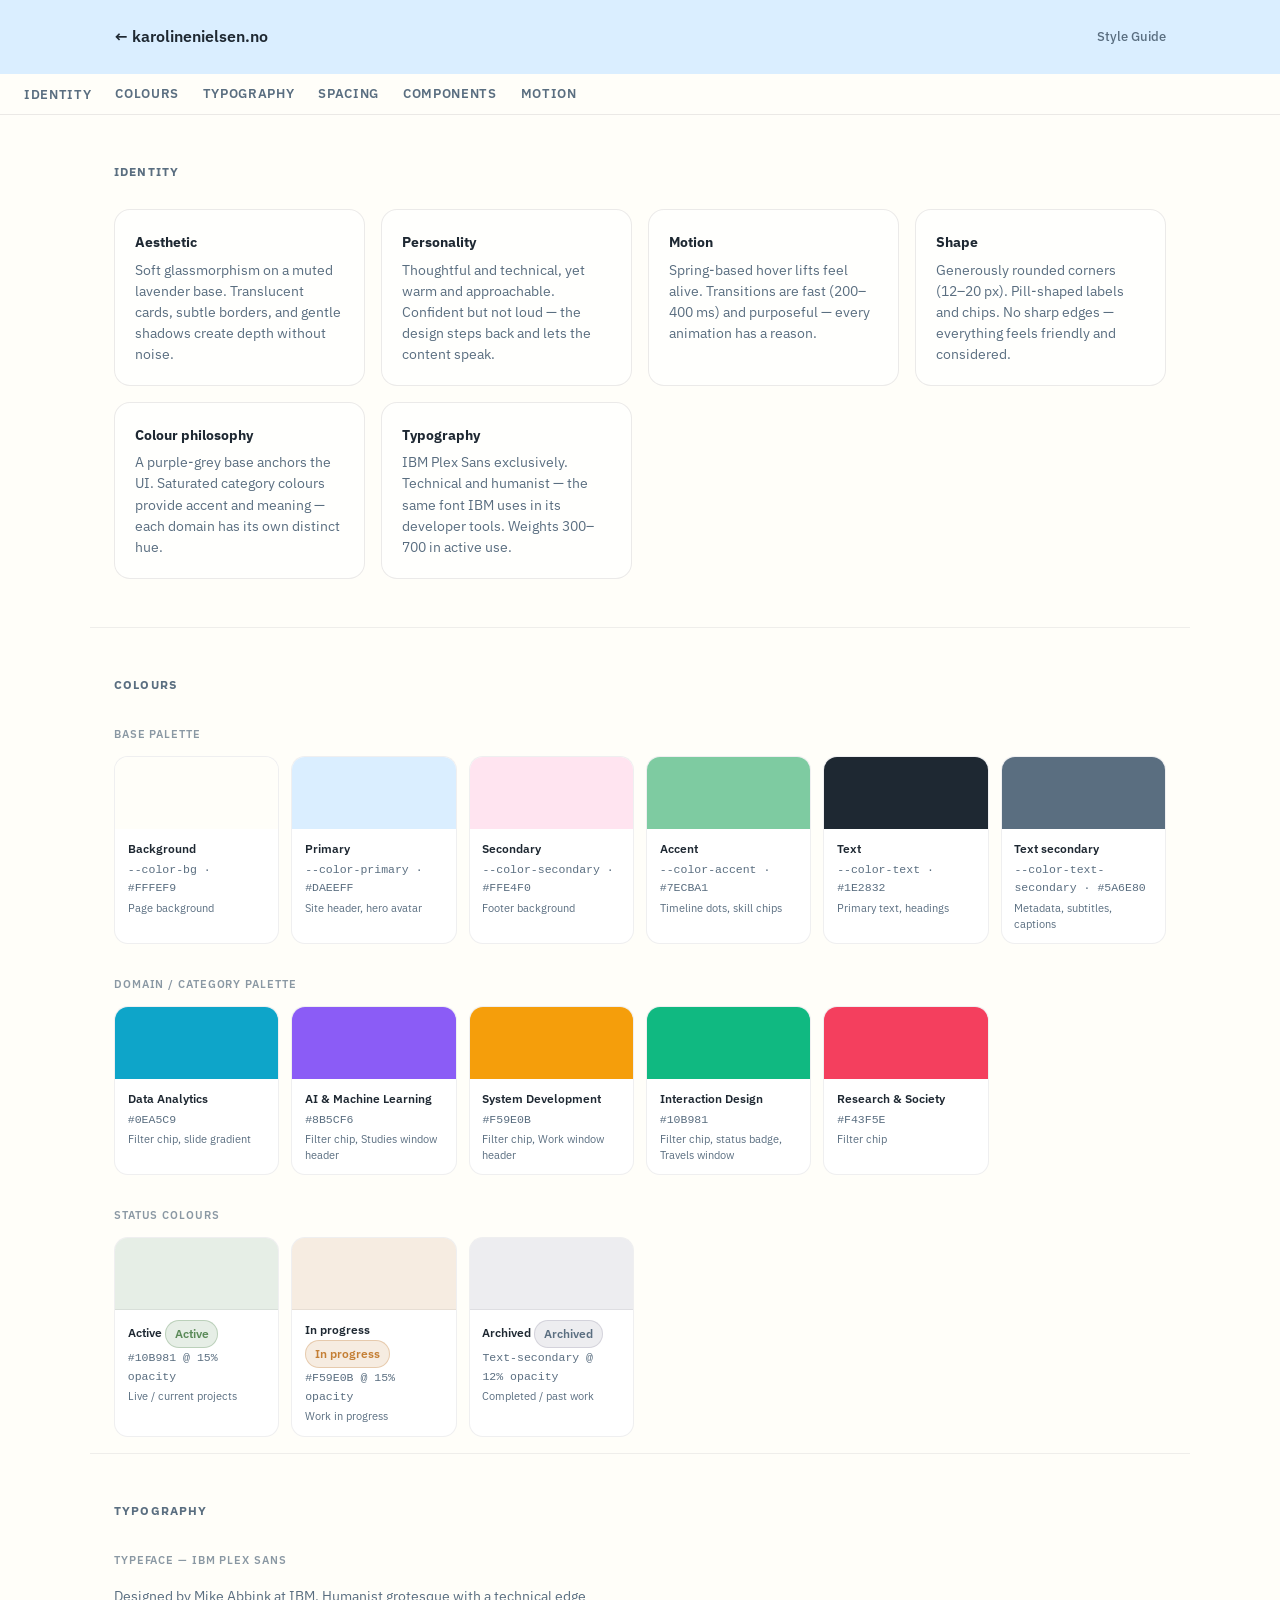
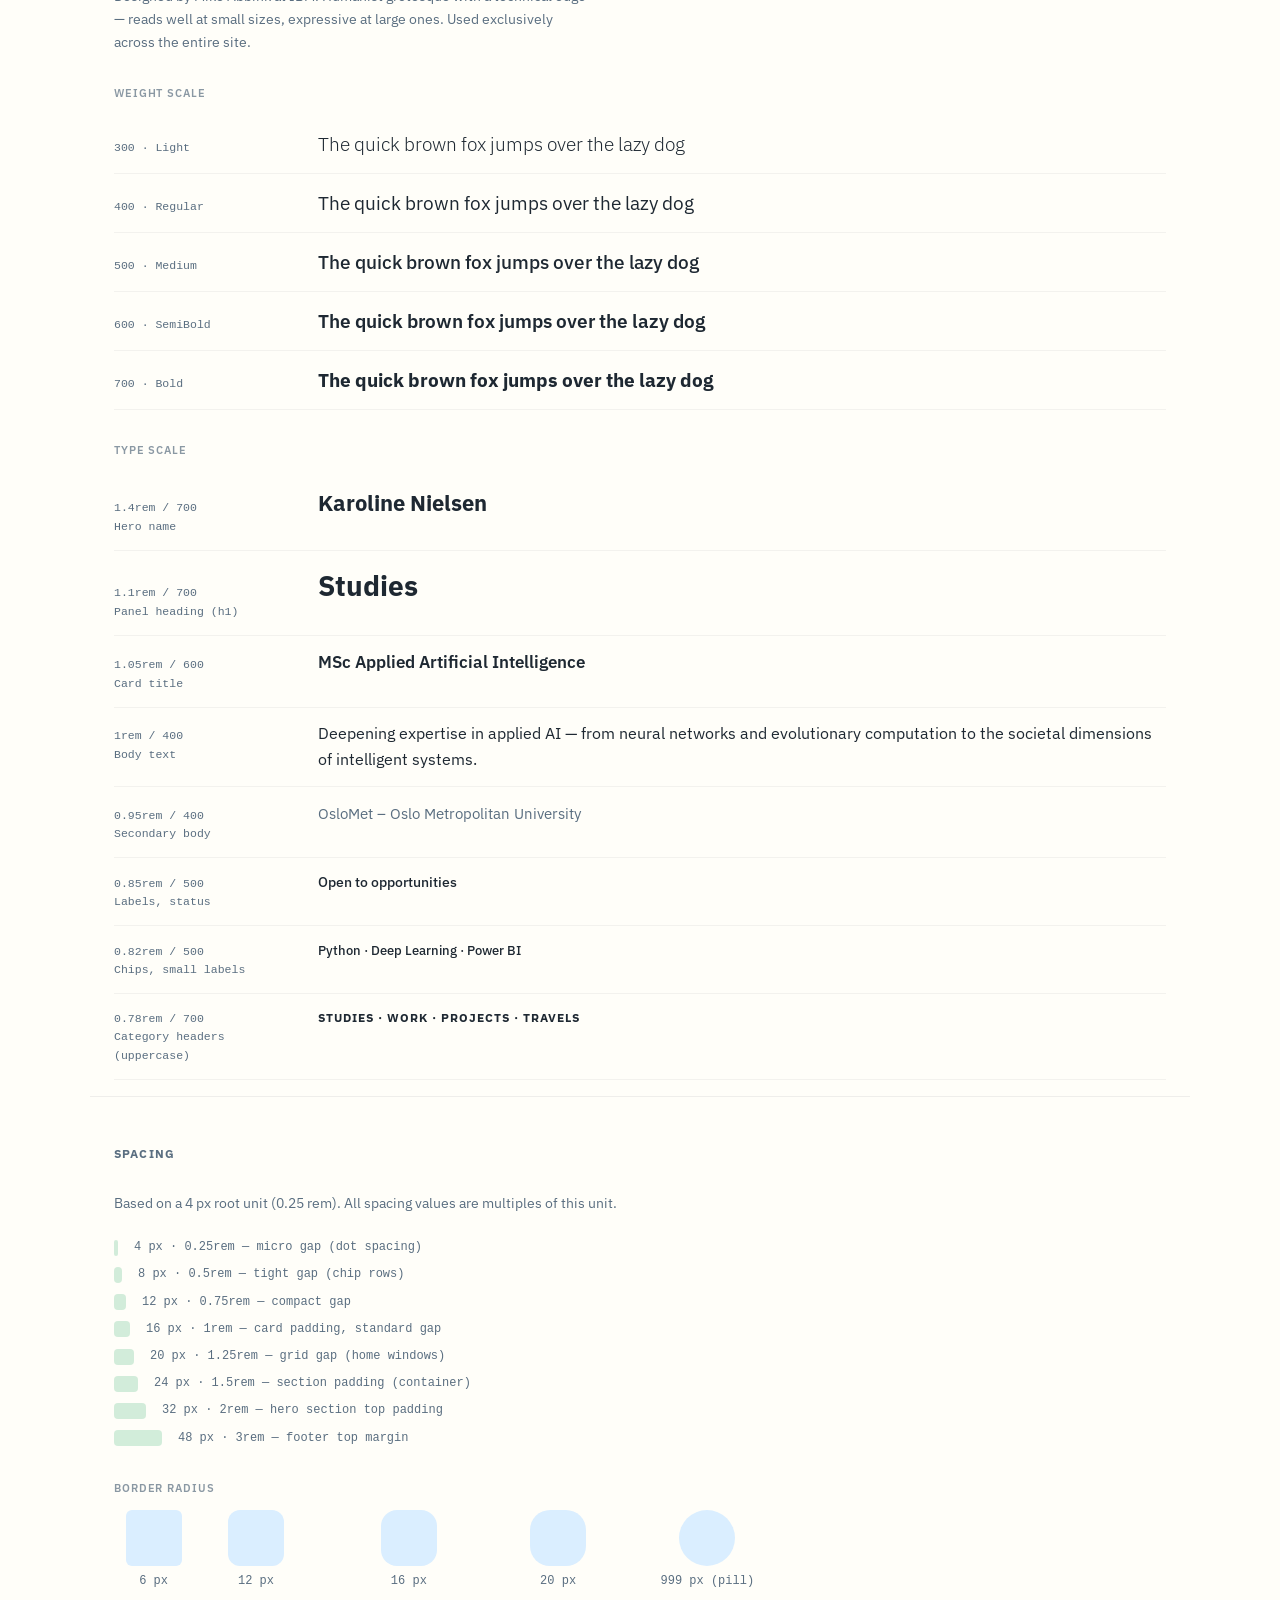
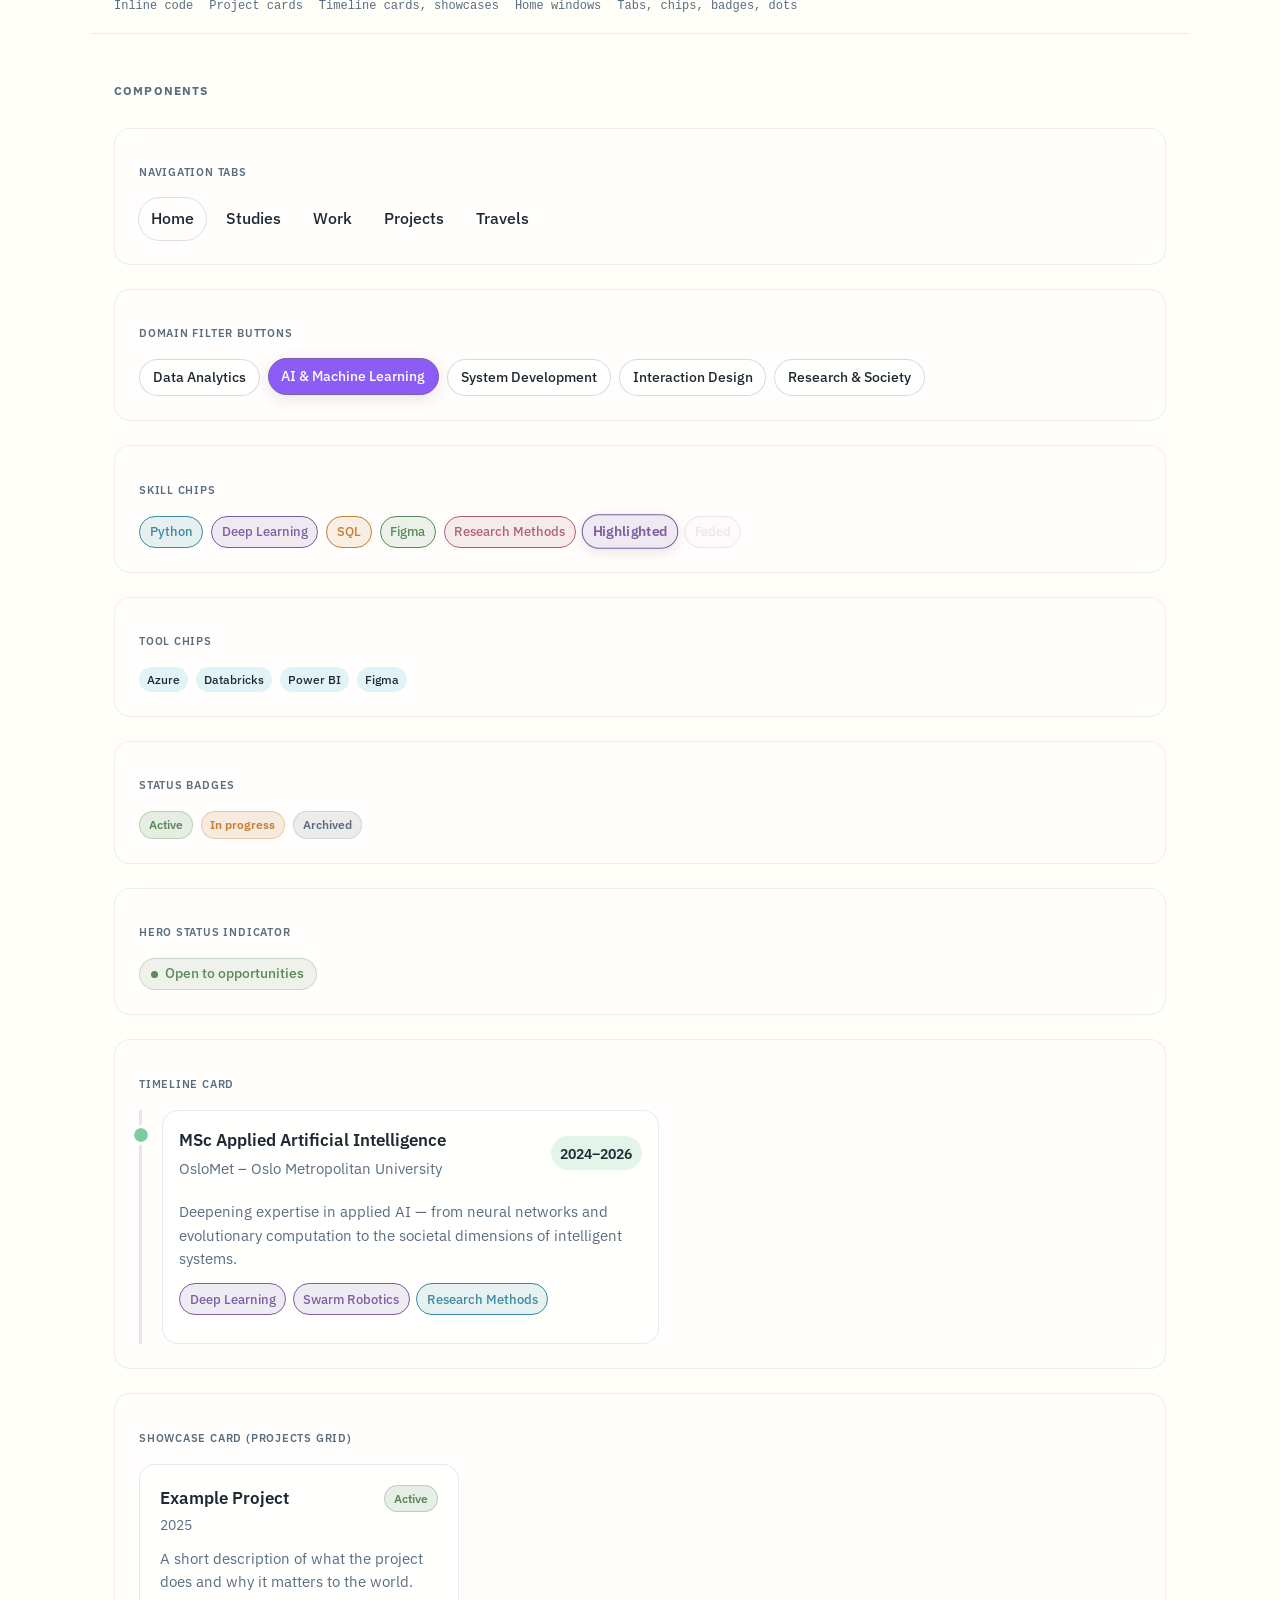
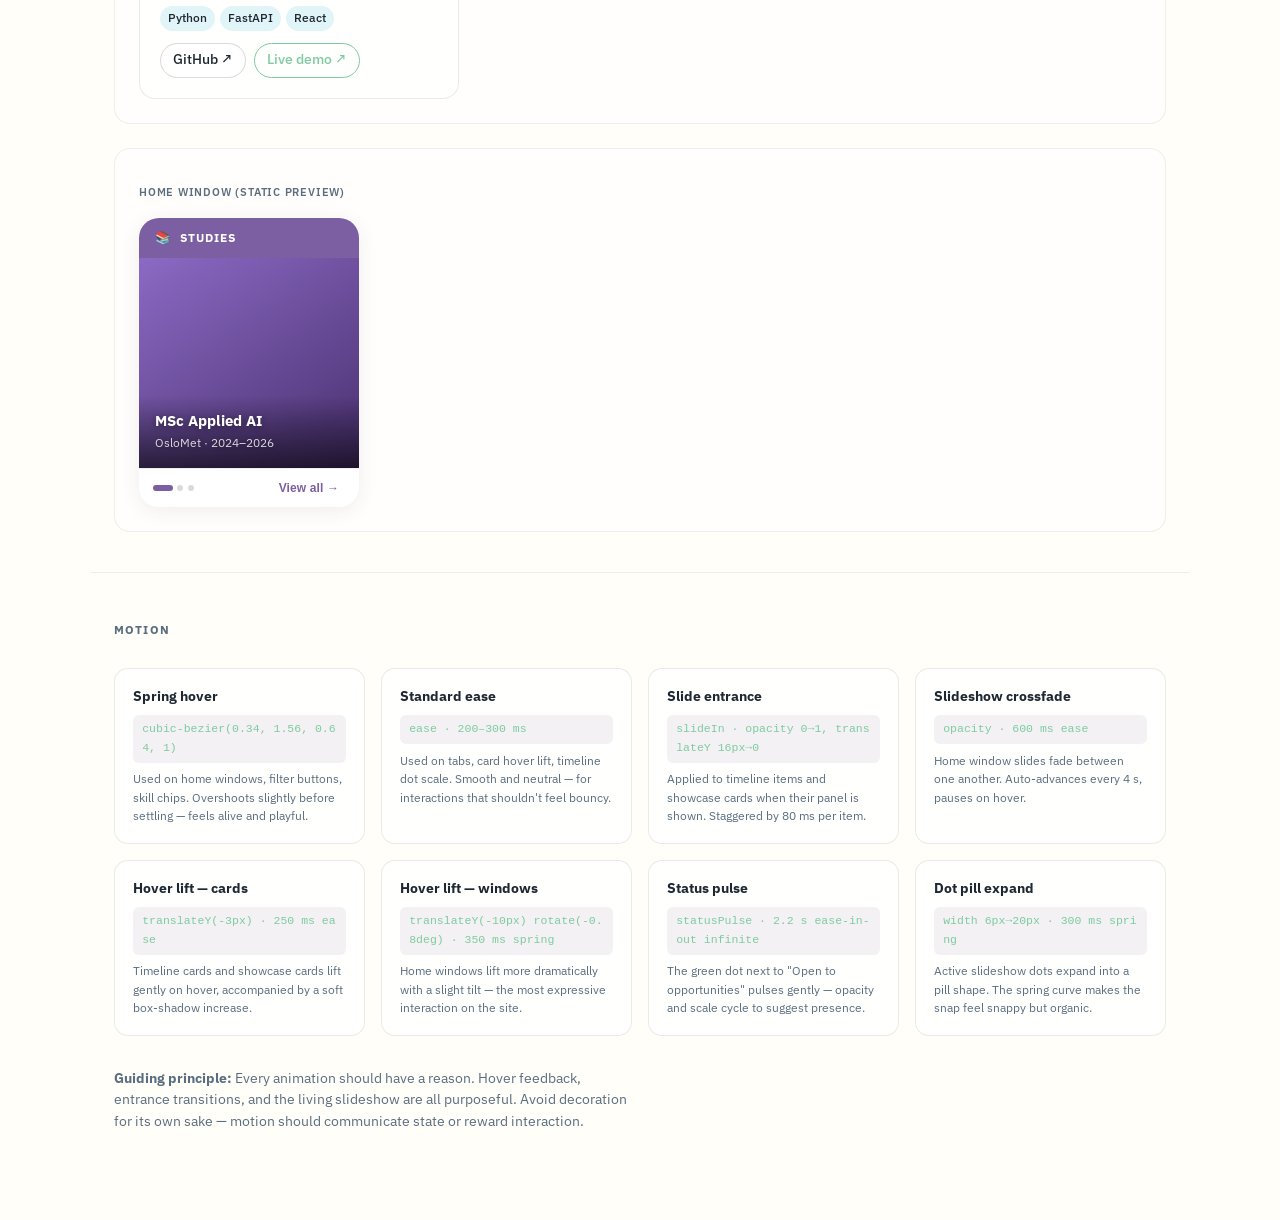
==== commit abd19e0b: "Redesign colour palette: pastel blue/pink/mint with vivid category colours Base palette: - Backgroun" ====
--- a/style-guide.html
+++ b/style-guide.html
@@ -306,50 +306,50 @@
     <p class="sg-subtitle">Base palette</p>
     <div class="swatch-grid">
       <div class="swatch">
-        <div class="swatch-color" style="background:#F7F5F8"></div>
+        <div class="swatch-color" style="background:#FFFEF9"></div>
         <div class="swatch-info">
           <p class="swatch-name">Background</p>
-          <p class="swatch-hex">--color-bg · #F7F5F8</p>
+          <p class="swatch-hex">--color-bg · #FFFEF9</p>
           <p class="swatch-usage">Page background</p>
         </div>
       </div>
       <div class="swatch">
-        <div class="swatch-color" style="background:#C6BDD8"></div>
+        <div class="swatch-color" style="background:#DAEEFF"></div>
         <div class="swatch-info">
           <p class="swatch-name">Primary</p>
-          <p class="swatch-hex">--color-primary · #C6BDD8</p>
+          <p class="swatch-hex">--color-primary · #DAEEFF</p>
           <p class="swatch-usage">Site header, hero avatar</p>
         </div>
       </div>
       <div class="swatch">
-        <div class="swatch-color" style="background:#B3A6C9"></div>
+        <div class="swatch-color" style="background:#FFE4F0"></div>
         <div class="swatch-info">
           <p class="swatch-name">Secondary</p>
-          <p class="swatch-hex">--color-secondary · #B3A6C9</p>
+          <p class="swatch-hex">--color-secondary · #FFE4F0</p>
           <p class="swatch-usage">Footer background</p>
         </div>
       </div>
       <div class="swatch">
-        <div class="swatch-color" style="background:#9C8AAE"></div>
+        <div class="swatch-color" style="background:#7ECBA1"></div>
         <div class="swatch-info">
           <p class="swatch-name">Accent</p>
-          <p class="swatch-hex">--color-accent · #9C8AAE</p>
+          <p class="swatch-hex">--color-accent · #7ECBA1</p>
           <p class="swatch-usage">Timeline dots, skill chips</p>
         </div>
       </div>
       <div class="swatch">
-        <div class="swatch-color" style="background:#3A3440"></div>
+        <div class="swatch-color" style="background:#1E2832"></div>
         <div class="swatch-info">
           <p class="swatch-name">Text</p>
-          <p class="swatch-hex">--color-text · #3A3440</p>
+          <p class="swatch-hex">--color-text · #1E2832</p>
           <p class="swatch-usage">Primary text, headings</p>
         </div>
       </div>
       <div class="swatch">
-        <div class="swatch-color" style="background:#6F6887"></div>
+        <div class="swatch-color" style="background:#5A6E80"></div>
         <div class="swatch-info">
           <p class="swatch-name">Text secondary</p>
-          <p class="swatch-hex">--color-text-secondary · #6F6887</p>
+          <p class="swatch-hex">--color-text-secondary · #5A6E80</p>
           <p class="swatch-usage">Metadata, subtitles, captions</p>
         </div>
       </div>
@@ -358,42 +358,42 @@
     <p class="sg-subtitle">Domain / category palette</p>
     <div class="swatch-grid">
       <div class="swatch">
-        <div class="swatch-color" style="background:#3d8b9e"></div>
+        <div class="swatch-color" style="background:#0EA5C9"></div>
         <div class="swatch-info">
           <p class="swatch-name">Data Analytics</p>
-          <p class="swatch-hex">#3D8B9E</p>
+          <p class="swatch-hex">#0EA5C9</p>
           <p class="swatch-usage">Filter chip, slide gradient</p>
         </div>
       </div>
       <div class="swatch">
-        <div class="swatch-color" style="background:#7c5ea3"></div>
+        <div class="swatch-color" style="background:#8B5CF6"></div>
         <div class="swatch-info">
           <p class="swatch-name">AI & Machine Learning</p>
-          <p class="swatch-hex">#7C5EA3</p>
+          <p class="swatch-hex">#8B5CF6</p>
           <p class="swatch-usage">Filter chip, Studies window header</p>
         </div>
       </div>
       <div class="swatch">
-        <div class="swatch-color" style="background:#c47f35"></div>
+        <div class="swatch-color" style="background:#F59E0B"></div>
         <div class="swatch-info">
           <p class="swatch-name">System Development</p>
-          <p class="swatch-hex">#C47F35</p>
+          <p class="swatch-hex">#F59E0B</p>
           <p class="swatch-usage">Filter chip, Work window header</p>
         </div>
       </div>
       <div class="swatch">
-        <div class="swatch-color" style="background:#5a8a58"></div>
+        <div class="swatch-color" style="background:#10B981"></div>
         <div class="swatch-info">
           <p class="swatch-name">Interaction Design</p>
-          <p class="swatch-hex">#5A8A58</p>
+          <p class="swatch-hex">#10B981</p>
           <p class="swatch-usage">Filter chip, status badge, Travels window</p>
         </div>
       </div>
       <div class="swatch">
-        <div class="swatch-color" style="background:#b06078"></div>
+        <div class="swatch-color" style="background:#F43F5E"></div>
         <div class="swatch-info">
           <p class="swatch-name">Research & Society</p>
-          <p class="swatch-hex">#B06078</p>
+          <p class="swatch-hex">#F43F5E</p>
           <p class="swatch-usage">Filter chip</p>
         </div>
       </div>
@@ -405,7 +405,7 @@
         <div class="swatch-color" style="background:rgba(90,138,88,0.15);border-bottom:1px solid rgba(58,52,64,0.08)"></div>
         <div class="swatch-info">
           <p class="swatch-name">Active <span class="status-badge status-active" style="vertical-align:middle">Active</span></p>
-          <p class="swatch-hex">#5A8A58 @ 15% opacity</p>
+          <p class="swatch-hex">#10B981 @ 15% opacity</p>
           <p class="swatch-usage">Live / current projects</p>
         </div>
       </div>
@@ -413,7 +413,7 @@
         <div class="swatch-color" style="background:rgba(196,127,53,0.15);border-bottom:1px solid rgba(58,52,64,0.08)"></div>
         <div class="swatch-info">
           <p class="swatch-name">In progress <span class="status-badge status-in-progress" style="vertical-align:middle">In progress</span></p>
-          <p class="swatch-hex">#C47F35 @ 15% opacity</p>
+          <p class="swatch-hex">#F59E0B @ 15% opacity</p>
           <p class="swatch-usage">Work in progress</p>
         </div>
       </div>
@@ -564,7 +564,7 @@
       <p class="component-shelf-label">Domain filter buttons</p>
       <div class="component-row">
         <button class="filter-btn" style="--cat-color:#3d8b9e;--cat-bg:rgba(61,139,158,0.12)">Data Analytics</button>
-        <button class="filter-btn filter-active" style="--cat-color:#7c5ea3;--cat-bg:rgba(124,94,163,0.12);background:#7c5ea3;color:#fff;border-color:#7c5ea3">AI & Machine Learning</button>
+        <button class="filter-btn filter-active" style="--cat-color:#7c5ea3;--cat-bg:rgba(124,94,163,0.12);background:#8B5CF6;color:#fff;border-color:#7c5ea3">AI & Machine Learning</button>
         <button class="filter-btn" style="--cat-color:#c47f35;--cat-bg:rgba(196,127,53,0.12)">System Development</button>
         <button class="filter-btn" style="--cat-color:#5a8a58;--cat-bg:rgba(90,138,88,0.12)">Interaction Design</button>
         <button class="filter-btn" style="--cat-color:#b06078;--cat-bg:rgba(176,96,120,0.12)">Research & Society</button>
--- a/style.css
+++ b/style.css
@@ -1,10 +1,10 @@
 :root {
-  --color-bg: #F7F5F8;
-  --color-primary: #C6BDD8;
-  --color-secondary: #B3A6C9;
-  --color-accent: #9C8AAE;
-  --color-text: #3A3440;
-  --color-text-secondary: #6F6887;
+  --color-bg: #FFFEF9;
+  --color-primary: #DAEEFF;
+  --color-secondary: #FFE4F0;
+  --color-accent: #7ECBA1;
+  --color-text: #1E2832;
+  --color-text-secondary: #5A6E80;
   --font-sans: "IBM Plex Sans", system-ui, -apple-system, BlinkMacSystemFont, sans-serif;
 }
 
@@ -280,7 +280,7 @@
   transition: background 0.2s;
 }
 .timeline-header:hover {
-  background: rgba(198, 189, 216, 0.2);
+  background: rgba(218, 238, 255, 0.35);
 }
 
 .timeline-title {
@@ -296,7 +296,7 @@
 .timeline-dates {
   color: var(--color-text);
   font-weight: 600;
-  background: rgba(158, 173, 154, 0.25);
+  background: rgba(126, 203, 161, 0.22);
   padding: 0.35rem 0.6rem;
   border-radius: 999px;
   white-space: nowrap;
@@ -408,7 +408,7 @@
   display: inline-block;
   padding: 0.15rem 0.5rem;
   border-radius: 999px;
-  background: rgba(158, 173, 154, 0.2);
+  background: rgba(14, 165, 201, 0.12);
   color: var(--color-text);
   font-size: 0.78rem;
   font-weight: 500;
@@ -438,7 +438,7 @@
   transition: all 0.2s ease;
 }
 .courses-toggle-btn:hover {
-  background: rgba(198, 189, 216, 0.2);
+  background: rgba(218, 238, 255, 0.35);
   color: var(--color-text);
   transform: translateY(-1px);
 }
